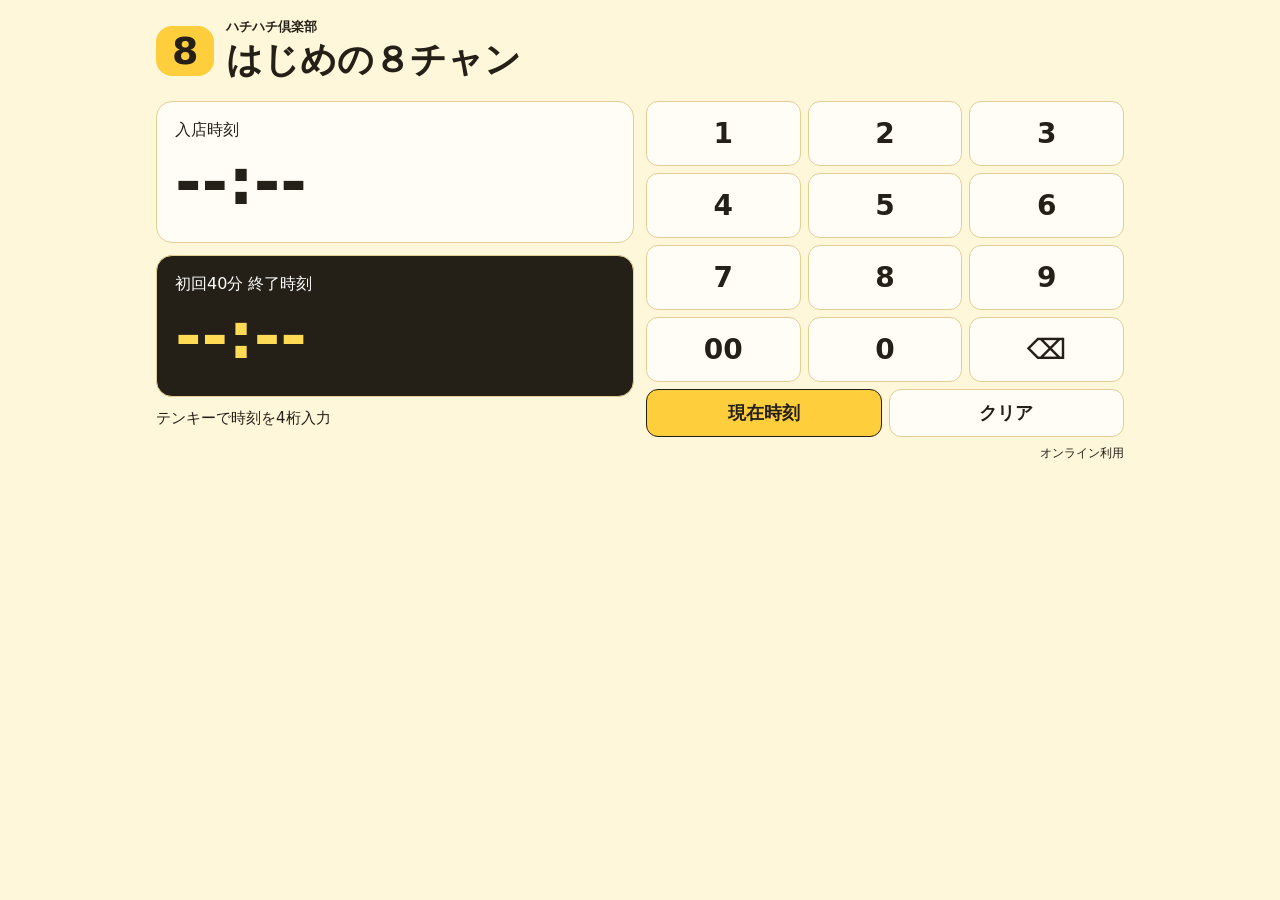
==== hajime8/index.html @ 65b7ac50 "Add independent Hajime 8 app: index.html" ====
<!doctype html><html lang="ja"><meta charset="utf-8"><meta name="viewport" content="width=device-width,initial-scale=1,viewport-fit=cover"><meta name="theme-color" content="#fff7da"><meta name="apple-mobile-web-app-capable" content="yes"><link rel="manifest" href="./manifest.json"><link rel="apple-touch-icon" href="./icon.svg"><title>はじめの８チャン</title><style>
*{box-sizing:border-box}body{margin:0;background:#fff7da;color:#242017;font-family:system-ui,sans-serif;padding:16px;max-width:1000px;margin:auto}header{display:flex;align-items:center;gap:12px;margin-bottom:16px}header b{font-size:38px;background:#ffce3c;border-radius:16px;padding:3px 16px}h1{font-size:clamp(24px,5vw,36px);margin:0}small{font-weight:bold}main{display:grid;gap:12px}.display{display:grid;gap:12px;align-content:start}.panel{border:1px solid #e4ce92;border-radius:16px;padding:18px;background:#fffdf5}.panel strong{display:block;font-size:clamp(48px,12vw,82px);font-variant-numeric:tabular-nums;line-height:1.3}.result{background:#242017;color:#ffda55}.result label{color:white}.keys{display:grid;grid-template-columns:repeat(3,1fr);gap:7px}button{font:inherit;font-size:28px;font-weight:800;border:1px solid #e4ce92;border-radius:12px;background:#fffdf5;color:#242017;min-height:62px;touch-action:manipulation;cursor:pointer}button:active{background:#ffce3c}.actions{display:grid;grid-template-columns:1fr 1fr;gap:7px;margin-top:7px}.actions button{font-size:18px;min-height:48px}.now{background:#ffce3c;border-color:#242017}#status{text-align:right;font-size:12px;margin-top:8px}#hint{font-size:15px;min-height:22px;margin:0}@media(min-width:700px){main{grid-template-columns:1fr 1fr}.panel strong{font-size:64px}.keys button{min-height:65px}} </style><header><b>8</b><div><small>ハチハチ倶楽部</small><h1>はじめの８チャン</h1></div></header><main><section class="display"><div class="panel"><label>入店時刻</label><strong id="input">--:--</strong></div><div class="panel result"><label>初回40分 終了時刻</label><strong id="output" aria-live="polite">--:--</strong></div><p id="hint">テンキーで時刻を4桁入力</p></section><section><div class="keys" id="keys"><button>1</button><button>2</button><button>3</button><button>4</button><button>5</button><button>6</button><button>7</button><button>8</button><button>9</button><button>00</button><button>0</button><button aria-label="1桁削除">⌫</button></div><div class="actions"><button class="now" id="now">現在時刻</button><button id="clear">クリア</button></div><div id="status">オンライン利用</div></section></main><script>
let digits='';const el=id=>document.getElementById(id),pad=n=>String(n).padStart(2,'0');
function render(){let s=digits.padEnd(4,'-');el('input').textContent=s.slice(0,2)+':'+s.slice(2);el('output').textContent='--:--';el('hint').textContent='テンキーで時刻を4桁入力';if(digits.length!==4)return;let h=+digits.slice(0,2),m=+digits.slice(2);if(h>47||m>59){el('hint').textContent='正しい時刻を入力してください';return}let t=h*60+m+40;el('output').textContent=pad(Math.floor(t/60))+':'+pad(t%60);el('hint').textContent='入店時刻から40分後';}
el('keys').addEventListener('click',e=>{if(e.target.tagName!=='BUTTON')return;let k=e.target.textContent;if(k==='⌫')digits=digits.slice(0,-1);else digits=((digits.length===4?'':digits)+k).slice(0,4);render()});el('clear').onclick=()=>{digits='';render()};el('now').onclick=()=>{let d=new Date();digits=pad(d.getHours())+pad(d.getMinutes());render()};if('serviceWorker'in navigator){navigator.serviceWorker.register('./sw.js').then(()=>navigator.serviceWorker.ready).then(()=>el('status').textContent='オフライン利用可').catch(()=>el('status').textContent='オフライン準備未完了')}
</script></html>
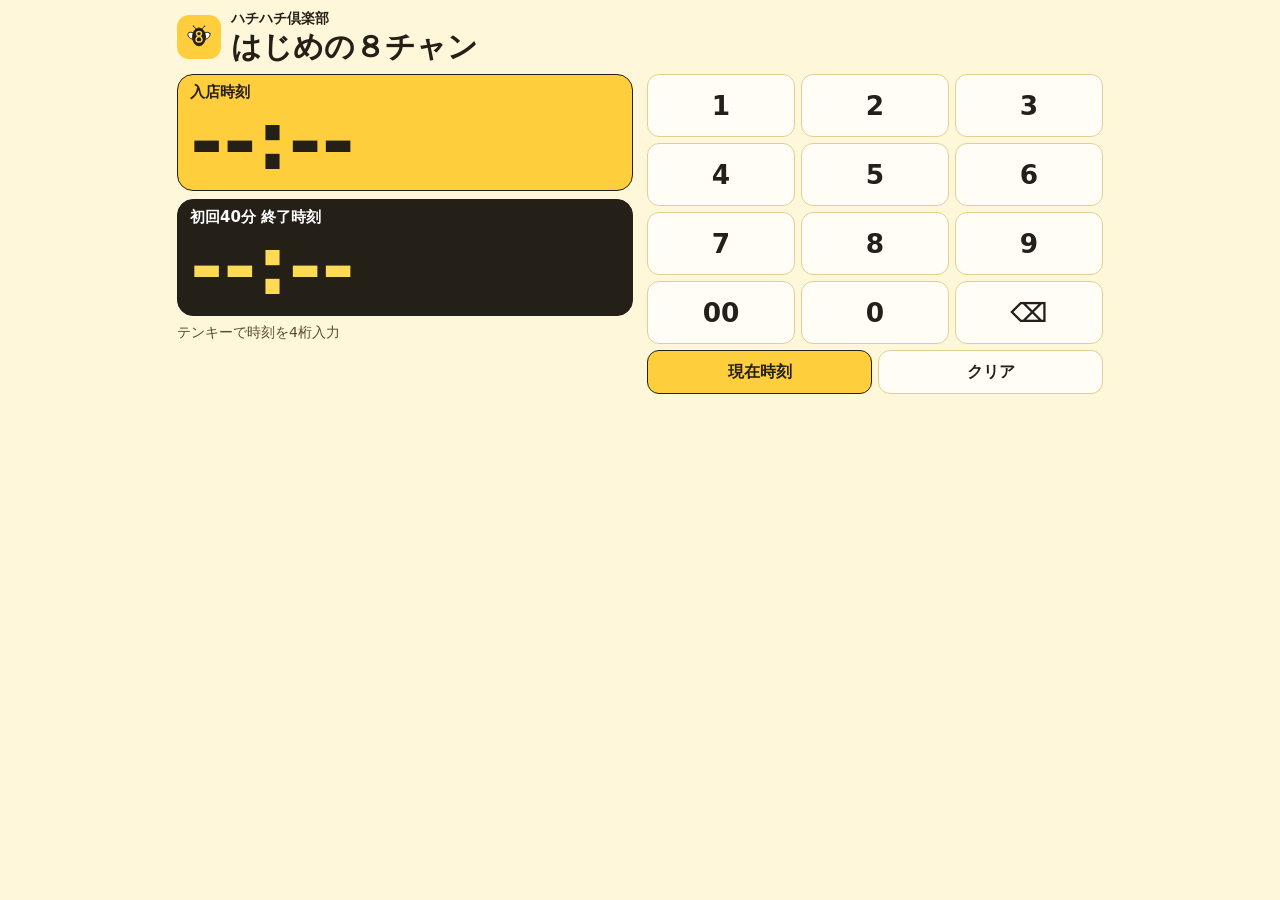
==== commit d78a2973: "Complete Hajime 8 Chan standalone PWA" ====
--- a/hajime8/index.html
+++ b/hajime8/index.html
@@ -1,6 +1,59 @@
-<!doctype html><html lang="ja"><meta charset="utf-8"><meta name="viewport" content="width=device-width,initial-scale=1,viewport-fit=cover"><meta name="theme-color" content="#fff7da"><meta name="apple-mobile-web-app-capable" content="yes"><link rel="manifest" href="./manifest.json"><link rel="apple-touch-icon" href="./icon.svg"><title>はじめの８チャン</title><style>
-*{box-sizing:border-box}body{margin:0;background:#fff7da;color:#242017;font-family:system-ui,sans-serif;padding:16px;max-width:1000px;margin:auto}header{display:flex;align-items:center;gap:12px;margin-bottom:16px}header b{font-size:38px;background:#ffce3c;border-radius:16px;padding:3px 16px}h1{font-size:clamp(24px,5vw,36px);margin:0}small{font-weight:bold}main{display:grid;gap:12px}.display{display:grid;gap:12px;align-content:start}.panel{border:1px solid #e4ce92;border-radius:16px;padding:18px;background:#fffdf5}.panel strong{display:block;font-size:clamp(48px,12vw,82px);font-variant-numeric:tabular-nums;line-height:1.3}.result{background:#242017;color:#ffda55}.result label{color:white}.keys{display:grid;grid-template-columns:repeat(3,1fr);gap:7px}button{font:inherit;font-size:28px;font-weight:800;border:1px solid #e4ce92;border-radius:12px;background:#fffdf5;color:#242017;min-height:62px;touch-action:manipulation;cursor:pointer}button:active{background:#ffce3c}.actions{display:grid;grid-template-columns:1fr 1fr;gap:7px;margin-top:7px}.actions button{font-size:18px;min-height:48px}.now{background:#ffce3c;border-color:#242017}#status{text-align:right;font-size:12px;margin-top:8px}#hint{font-size:15px;min-height:22px;margin:0}@media(min-width:700px){main{grid-template-columns:1fr 1fr}.panel strong{font-size:64px}.keys button{min-height:65px}} </style><header><b>8</b><div><small>ハチハチ倶楽部</small><h1>はじめの８チャン</h1></div></header><main><section class="display"><div class="panel"><label>入店時刻</label><strong id="input">--:--</strong></div><div class="panel result"><label>初回40分 終了時刻</label><strong id="output" aria-live="polite">--:--</strong></div><p id="hint">テンキーで時刻を4桁入力</p></section><section><div class="keys" id="keys"><button>1</button><button>2</button><button>3</button><button>4</button><button>5</button><button>6</button><button>7</button><button>8</button><button>9</button><button>00</button><button>0</button><button aria-label="1桁削除">⌫</button></div><div class="actions"><button class="now" id="now">現在時刻</button><button id="clear">クリア</button></div><div id="status">オンライン利用</div></section></main><script>
-let digits='';const el=id=>document.getElementById(id),pad=n=>String(n).padStart(2,'0');
-function render(){let s=digits.padEnd(4,'-');el('input').textContent=s.slice(0,2)+':'+s.slice(2);el('output').textContent='--:--';el('hint').textContent='テンキーで時刻を4桁入力';if(digits.length!==4)return;let h=+digits.slice(0,2),m=+digits.slice(2);if(h>47||m>59){el('hint').textContent='正しい時刻を入力してください';return}let t=h*60+m+40;el('output').textContent=pad(Math.floor(t/60))+':'+pad(t%60);el('hint').textContent='入店時刻から40分後';}
-el('keys').addEventListener('click',e=>{if(e.target.tagName!=='BUTTON')return;let k=e.target.textContent;if(k==='⌫')digits=digits.slice(0,-1);else digits=((digits.length===4?'':digits)+k).slice(0,4);render()});el('clear').onclick=()=>{digits='';render()};el('now').onclick=()=>{let d=new Date();digits=pad(d.getHours())+pad(d.getMinutes());render()};if('serviceWorker'in navigator){navigator.serviceWorker.register('./sw.js').then(()=>navigator.serviceWorker.ready).then(()=>el('status').textContent='オフライン利用可').catch(()=>el('status').textContent='オフライン準備未完了')}
-</script></html>+<!doctype html>
+<html lang="ja">
+<head>
+  <meta charset="utf-8">
+  <meta name="viewport" content="width=device-width,initial-scale=1,viewport-fit=cover">
+  <meta name="theme-color" content="#fff7da">
+  <meta name="apple-mobile-web-app-capable" content="yes">
+  <meta name="apple-mobile-web-app-title" content="はじめの８チャン">
+  <meta http-equiv="Content-Security-Policy" content="default-src 'self'; object-src 'none'; base-uri 'none'; form-action 'none'">
+  <link rel="manifest" href="./manifest.json">
+  <link rel="apple-touch-icon" href="./icon-180.png">
+  <link rel="icon" href="./icon.svg" type="image/svg+xml">
+  <link rel="stylesheet" href="./style.css">
+  <script src="./app.js" defer></script>
+  <title>はじめの８チャン</title>
+</head>
+<body>
+  <div class="shell">
+    <header>
+      <img src="./icon.svg" alt="" width="44" height="44">
+      <div><p>ハチハチ倶楽部</p><h1>はじめの８チャン</h1></div>
+    </header>
+    <main>
+      <section class="display" aria-label="時刻">
+        <div class="panel arrival">
+          <span>入店時刻</span>
+          <strong id="input">--:--</strong>
+        </div>
+        <div class="panel result">
+          <span>初回40分 終了時刻</span>
+          <output id="output" aria-label="初回40分終了時刻">--:--</output>
+        </div>
+        <p id="hint" aria-live="polite">テンキーで時刻を4桁入力</p>
+      </section>
+      <section class="controls" aria-label="時刻入力">
+        <div class="keys" id="keys" role="group" aria-label="テンキー">
+          <button type="button" data-digit="1">1</button>
+          <button type="button" data-digit="2">2</button>
+          <button type="button" data-digit="3">3</button>
+          <button type="button" data-digit="4">4</button>
+          <button type="button" data-digit="5">5</button>
+          <button type="button" data-digit="6">6</button>
+          <button type="button" data-digit="7">7</button>
+          <button type="button" data-digit="8">8</button>
+          <button type="button" data-digit="9">9</button>
+          <button type="button" data-digit="00">00</button>
+          <button type="button" data-digit="0">0</button>
+          <button type="button" id="back" aria-label="1桁削除">⌫</button>
+        </div>
+        <div class="actions">
+          <button type="button" class="now" id="now">現在時刻</button>
+          <button type="button" id="clear">クリア</button>
+        </div>
+        <p id="status" role="status"></p>
+      </section>
+    </main>
+  </div>
+</body>
+</html>
--- a/hajime8/style.css
+++ b/hajime8/style.css
@@ -0,0 +1,73 @@
+:root {
+  color-scheme: light;
+  font-family: -apple-system, BlinkMacSystemFont, "Hiragino Sans", system-ui, sans-serif;
+  color: #242017;
+  background: #fff7da;
+  --ink: #242017;
+  --yellow: #ffce3c;
+  --paper: #fffdf5;
+  --line: #e4ce92;
+}
+
+* { box-sizing: border-box; }
+body { margin: 0; }
+.shell {
+  max-width: 950px;
+  margin: auto;
+  padding: max(10px, env(safe-area-inset-top)) max(12px, env(safe-area-inset-right))
+    max(8px, env(safe-area-inset-bottom)) max(12px, env(safe-area-inset-left));
+}
+header { display: flex; align-items: center; gap: 10px; margin-bottom: 10px; }
+header img { border-radius: 12px; }
+header p { font-weight: 750; margin: 0 0 2px; font-size: .875rem; }
+h1 { font-size: clamp(1.35rem, 4vw, 1.9rem); line-height: 1.12; margin: 0; }
+
+main, .display { display: grid; gap: 8px; align-content: start; }
+.panel { border: 1px solid var(--ink); border-radius: 16px; padding: 8px 12px; }
+.panel span { display: block; font-weight: 750; font-size: .9375rem; }
+.panel strong, .panel output {
+  display: block;
+  font-size: clamp(2.55rem, 11vw, 5rem);
+  font-weight: 800;
+  line-height: 1;
+  font-variant-numeric: tabular-nums;
+}
+.arrival { background: var(--yellow); }
+.result { background: var(--ink); color: #ffda55; }
+.result span { color: white; }
+#hint, #status { margin: 0; font-size: .875rem; color: #594d31; }
+#hint { min-height: 1.45em; }
+#hint.error { color: #9b2222; }
+#status { margin-top: 4px; text-align: right; }
+
+.keys, .actions { display: grid; gap: 6px; }
+.keys { grid-template-columns: repeat(3, minmax(0, 1fr)); }
+.actions { grid-template-columns: repeat(2, minmax(0, 1fr)); margin-top: 6px; }
+button {
+  font: inherit;
+  font-size: 1.65rem;
+  font-weight: 800;
+  border: 1px solid var(--line);
+  border-radius: 12px;
+  background: var(--paper);
+  color: var(--ink);
+  min-height: clamp(44px, 7vh, 74px);
+  touch-action: manipulation;
+  cursor: pointer;
+  -webkit-tap-highlight-color: transparent;
+}
+button:active { background: #ffe38a; }
+button:focus-visible { outline: 2px solid var(--ink); outline-offset: -4px; }
+.actions button { font-size: 1rem; min-height: 44px; }
+.now { background: var(--yellow); border-color: var(--ink); }
+
+@media (min-width: 660px), (orientation: landscape) and (max-height: 500px) {
+  main { grid-template-columns: minmax(0, 1fr) minmax(0, 1fr); gap: 14px; }
+  .panel strong, .panel output { font-size: clamp(2.55rem, 8vw, 5rem); }
+}
+@media (orientation: landscape) and (max-height: 500px) {
+  header img { width: 34px; height: 34px; }
+  header { margin-bottom: 6px; }
+  .keys button { min-height: 44px; }
+  .panel strong, .panel output { font-size: clamp(2.55rem, 14vh, 4.25rem); }
+}
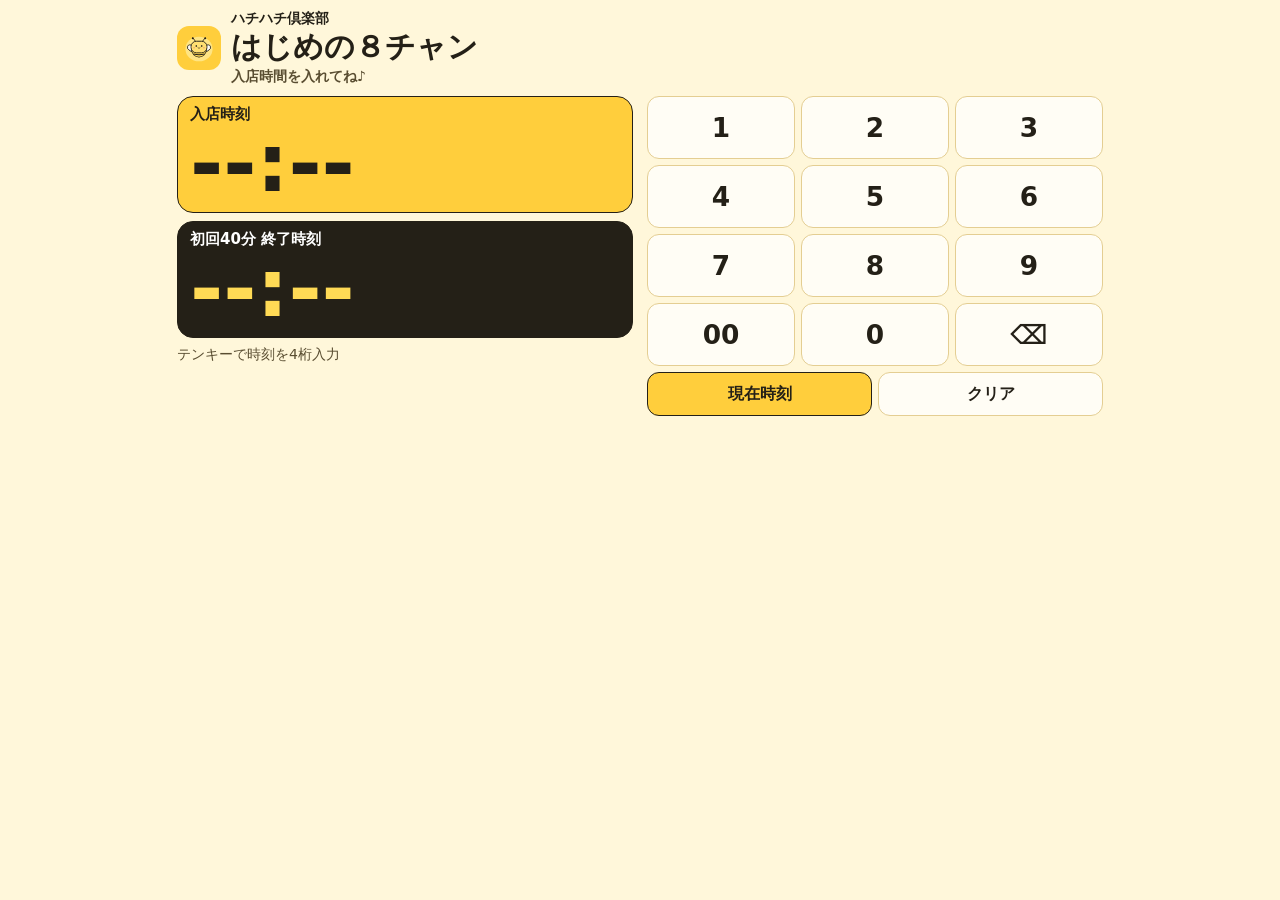
==== commit fcc58fe1: "Refresh Hajime 8 Chan bee and welcome message" ====
--- a/hajime8/index.html
+++ b/hajime8/index.html
@@ -18,7 +18,11 @@
   <div class="shell">
     <header>
       <img src="./icon.svg" alt="" width="44" height="44">
-      <div><p>ハチハチ倶楽部</p><h1>はじめの８チャン</h1></div>
+      <div>
+        <p>ハチハチ倶楽部</p>
+        <h1>はじめの８チャン</h1>
+        <p class="welcome">入店時間を入れてね♪</p>
+      </div>
     </header>
     <main>
       <section class="display" aria-label="時刻">
--- a/hajime8/style.css
+++ b/hajime8/style.css
@@ -20,6 +20,7 @@
 header { display: flex; align-items: center; gap: 10px; margin-bottom: 10px; }
 header img { border-radius: 12px; }
 header p { font-weight: 750; margin: 0 0 2px; font-size: .875rem; }
+header .welcome { margin: 4px 0 0; color: #594d31; }
 h1 { font-size: clamp(1.35rem, 4vw, 1.9rem); line-height: 1.12; margin: 0; }
 
 main, .display { display: grid; gap: 8px; align-content: start; }
@@ -71,3 +72,13 @@
   .keys button { min-height: 44px; }
   .panel strong, .panel output { font-size: clamp(2.55rem, 14vh, 4.25rem); }
 }
+
+@media (max-height: 650px) and (max-width: 659px) {
+  .panel { padding-block: 6px; }
+  header { margin-bottom: 7px; }
+}
+
+@media (orientation: landscape) and (max-height: 500px) and (min-width: 500px) {
+  header { position: relative; }
+  header .welcome { position: absolute; top: 50%; right: 0; margin: 0; transform: translateY(-50%); }
+}
